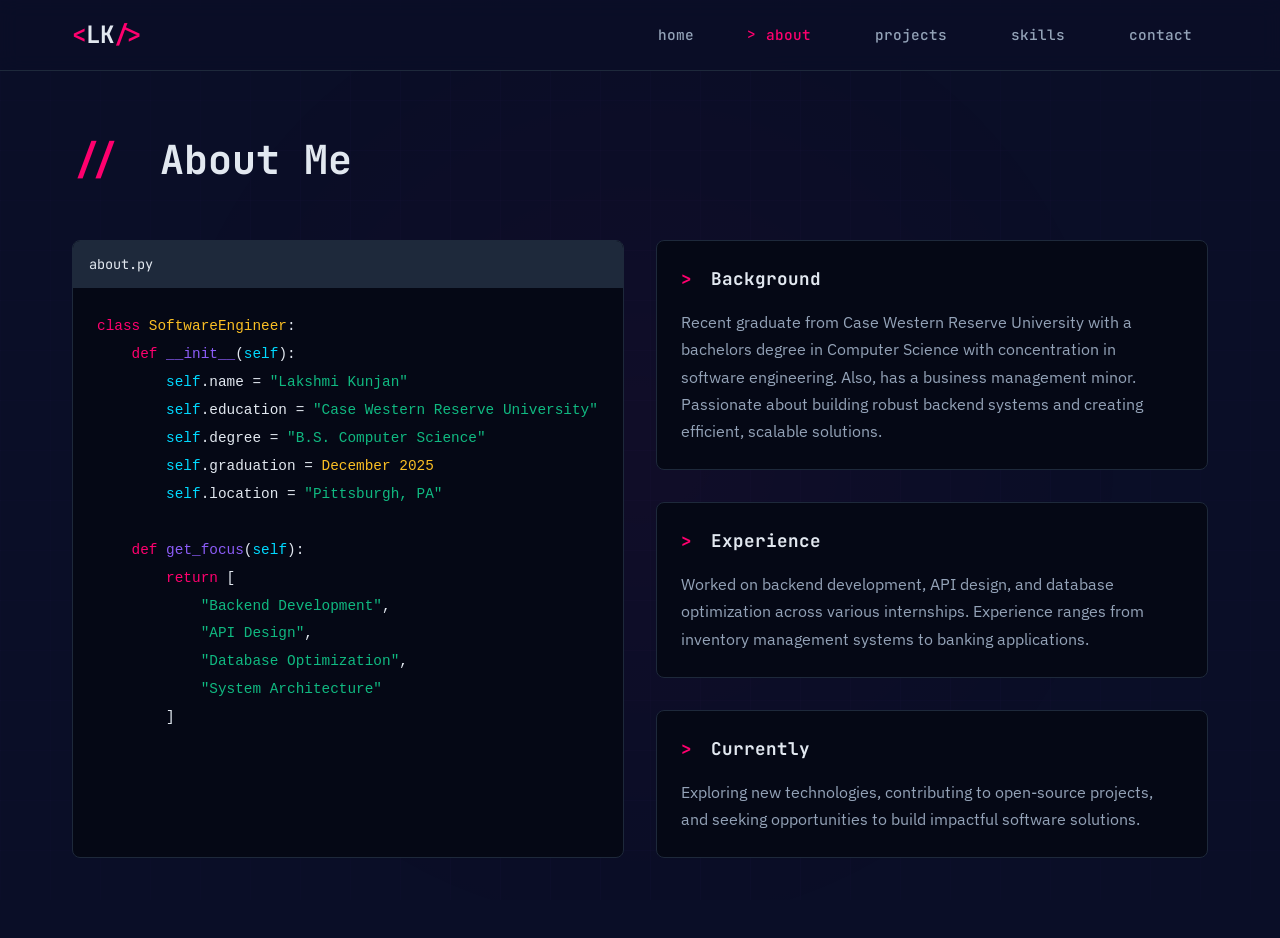
==== about.html @ 49fbad0e "Add all portfolio pages" ====
<!DOCTYPE html>
<html lang="en">
<head>
    <meta charset="UTF-8">
    <meta name="viewport" content="width=device-width, initial-scale=1.0">
    <title>About | Lakshmi Kunjan</title>
    <link href="https://fonts.googleapis.com/css2?family=JetBrains+Mono:wght@400;500;700&family=IBM+Plex+Sans:wght@400;500;600;700&display=swap" rel="stylesheet">
    <link rel="stylesheet" href="styles.css">
</head>
<body>
    <!-- Navigation -->
    <nav class="navbar">
        <div class="nav-container">
            <div class="logo"><span class="bracket">&lt;</span>LK<span class="bracket">/&gt;</span></div>
            <ul class="nav-menu">
                <li><a href="index.html">home</a></li>
                <li><a href="about.html" class="active">about</a></li>
                <li><a href="projects.html">projects</a></li>
                <li><a href="skills.html">skills</a></li>
                <li><a href="contact.html">contact</a></li>
            </ul>
        </div>
    </nav>

    <!-- Grid Background -->
    <div class="grid-background"></div>

    <!-- About Section -->
    <section class="content-section">
        <div class="container">
            <h1 class="page-title">
                <span class="code-symbol">//</span> About Me
            </h1>

            <div class="content-grid">
                <div class="code-block">
                    <div class="code-header">
                        <span class="file-name">about.py</span>
                    </div>
                    <div class="code-content">
                        <pre><code><span class="keyword">class</span> <span class="class-name">SoftwareEngineer</span>:
    <span class="keyword">def</span> <span class="function">__init__</span>(<span class="param">self</span>):
        <span class="param">self</span>.name = <span class="string">"Lakshmi Kunjan"</span>
        <span class="param">self</span>.education = <span class="string">"Case Western Reserve University"</span>
        <span class="param">self</span>.degree = <span class="string">"B.S. Computer Science"</span>
        <span class="param">self</span>.graduation = <span class="number">December 2025</span>
        <span class="param">self</span>.location = <span class="string">"Pittsburgh, PA"</span>
        
    <span class="keyword">def</span> <span class="function">get_focus</span>(<span class="param">self</span>):
        <span class="keyword">return</span> [
            <span class="string">"Backend Development"</span>,
            <span class="string">"API Design"</span>,
            <span class="string">"Database Optimization"</span>,
            <span class="string">"System Architecture"</span>
        ]</code></pre>
                    </div>
                </div>

                <div class="info-panel">
                    <div class="panel-section">
                        <h3><span class="arrow">&gt;</span> Background</h3>
                        <p>Recent graduate from Case Western Reserve University with a bachelors degree in Computer Science with concentration in software engineering. Also, has a business management minor. Passionate about building robust backend systems and creating efficient, scalable solutions.</p>
                    </div>

                    <div class="panel-section">
                        <h3><span class="arrow">&gt;</span> Experience</h3>
                        <p>Worked on backend development, API design, and database optimization across various internships. Experience ranges from inventory management systems to banking applications.</p>
                    </div>

                    <div class="panel-section">
                        <h3><span class="arrow">&gt;</span> Currently</h3>
                        <p>Exploring new technologies, contributing to open-source projects, and seeking opportunities to build impactful software solutions.</p>
                    </div>
                </div>
            </div>
        </div>
    </section>

    <script src="script.js"></script>
</body>
</html>
---- styles.css ----
:root {
    --bg-dark: #0A0E27;
    --bg-darker: #050815;
    --tech-pink: #FF006E;
    --tech-pink-glow: #FF1493;
    --tech-purple: #8B5CF6;
    --tech-blue: #00D9FF;
    --text-light: #E2E8F0;
    --text-dim: #94A3B8;
    --border-color: #1E293B;
    --code-green: #10B981;
    --code-yellow: #FBBF24;
    --code-red: #EF4444;
}

* {
    margin: 0;
    padding: 0;
    box-sizing: border-box;
}

body {
    font-family: 'IBM Plex Sans', sans-serif;
    background: var(--bg-dark);
    color: var(--text-light);
    line-height: 1.6;
    overflow-x: hidden;
    min-height: 100vh;
}

/* Grid Background */
.grid-background {
    position: fixed;
    top: 0;
    left: 0;
    width: 100%;
    height: 100%;
    z-index: -1;
    background-image: 
        linear-gradient(rgba(139, 92, 246, 0.05) 1px, transparent 1px),
        linear-gradient(90deg, rgba(139, 92, 246, 0.05) 1px, transparent 1px);
    background-size: 50px 50px;
    opacity: 0.3;
}

.grid-background::before {
    content: '';
    position: absolute;
    top: 0;
    left: 0;
    right: 0;
    bottom: 0;
    background: radial-gradient(circle at 50% 50%, rgba(255, 0, 110, 0.1), transparent 70%);
}

/* Navigation */
.navbar {
    position: fixed;
    top: 0;
    left: 0;
    right: 0;
    z-index: 1000;
    background: rgba(10, 14, 39, 0.8);
    backdrop-filter: blur(10px);
    border-bottom: 1px solid var(--border-color);
    padding: 1rem 0;
}

.nav-container {
    max-width: 1200px;
    margin: 0 auto;
    padding: 0 2rem;
    display: flex;
    justify-content: space-between;
    align-items: center;
}

.logo {
    font-family: 'JetBrains Mono', monospace;
    font-size: 1.5rem;
    font-weight: 700;
    color: var(--text-light);
}

.bracket {
    color: var(--tech-pink);
}

.nav-menu {
    display: flex;
    list-style: none;
    gap: 2rem;
}

.nav-menu a {
    text-decoration: none;
    color: var(--text-dim);
    font-family: 'JetBrains Mono', monospace;
    font-size: 0.9rem;
    font-weight: 500;
    transition: all 0.3s ease;
    padding: 0.5rem 1rem;
    border-radius: 4px;
    position: relative;
}

.nav-menu a::before {
    content: '>';
    position: absolute;
    left: 0;
    opacity: 0;
    transition: all 0.3s ease;
    color: var(--tech-pink);
}

.nav-menu a:hover::before,
.nav-menu a.active::before {
    opacity: 1;
    left: 0.3rem;
}

.nav-menu a:hover,
.nav-menu a.active {
    color: var(--tech-pink);
    padding-left: 1.5rem;
}

/* Container */
.container {
    max-width: 1200px;
    margin: 0 auto;
    padding: 0 2rem;
}

/* Hero Section */
.hero {
    min-height: 100vh;
    display: flex;
    align-items: center;
    padding-top: 5rem;
}

.terminal-window {
    background: var(--bg-darker);
    border: 1px solid var(--border-color);
    border-radius: 8px;
    overflow: hidden;
    margin-bottom: 3rem;
    box-shadow: 0 0 40px rgba(255, 0, 110, 0.2);
}

.terminal-header {
    background: var(--border-color);
    padding: 0.8rem 1rem;
    display: flex;
    gap: 0.5rem;
}

.terminal-dot {
    width: 12px;
    height: 12px;
    border-radius: 50%;
}

.terminal-dot.red {
    background: var(--code-red);
}

.terminal-dot.yellow {
    background: var(--code-yellow);
}

.terminal-dot.green {
    background: var(--code-green);
}

.terminal-body {
    padding: 2rem;
    font-family: 'JetBrains Mono', monospace;
    font-size: 1rem;
    line-height: 1.8;
}

.terminal-line {
    color: var(--text-dim);
    margin-bottom: 0.3rem;
}

.prompt {
    color: var(--tech-pink);
    margin-right: 0.5rem;
}

.terminal-output {
    color: var(--text-light);
    margin-bottom: 0.8rem;
}

.terminal-cursor {
    display: inline-block;
    background: var(--tech-pink);
    color: transparent;
    animation: blink 1s infinite;
    margin-top: 0.5rem;
}

@keyframes blink {
    0%, 50% {
        opacity: 1;
    }
    51%, 100% {
        opacity: 0;
    }
}

/* CTA Section */
.cta-section {
    display: flex;
    gap: 1.5rem;
    margin-bottom: 3rem;
    flex-wrap: wrap;
}

.btn-tech {
    padding: 1rem 2rem;
    font-family: 'JetBrains Mono', monospace;
    font-size: 0.95rem;
    font-weight: 500;
    text-decoration: none;
    border-radius: 4px;
    transition: all 0.3s ease;
    display: inline-flex;
    align-items: center;
    gap: 0.5rem;
}

.btn-tech.primary {
    background: var(--tech-pink);
    color: white;
    border: 2px solid var(--tech-pink);
}

.btn-tech.primary:hover {
    background: transparent;
    box-shadow: 0 0 20px rgba(255, 0, 110, 0.5);
    transform: translateY(-2px);
}

.btn-tech.secondary {
    background: transparent;
    color: var(--text-light);
    border: 2px solid var(--border-color);
}

.btn-tech.secondary:hover {
    border-color: var(--tech-pink);
    color: var(--tech-pink);
    box-shadow: 0 0 20px rgba(255, 0, 110, 0.3);
    transform: translateY(-2px);
}

.btn-icon {
    color: var(--tech-pink);
    font-weight: 700;
}

/* Quick Connect */
.quick-connect {
    display: flex;
    gap: 1.5rem;
    flex-wrap: wrap;
}

.connect-link {
    width: 48px;
    height: 48px;
    display: flex;
    align-items: center;
    justify-content: center;
    background: var(--bg-darker);
    border: 1px solid var(--border-color);
    border-radius: 4px;
    color: var(--text-dim);
    transition: all 0.3s ease;
    text-decoration: none;
}

.connect-link:hover {
    border-color: var(--tech-pink);
    color: var(--tech-pink);
    box-shadow: 0 0 20px rgba(255, 0, 110, 0.3);
    transform: translateY(-2px);
}

/* Status Bar */
.status-bar {
    position: fixed;
    bottom: 0;
    left: 0;
    right: 0;
    background: rgba(10, 14, 39, 0.9);
    backdrop-filter: blur(10px);
    border-top: 1px solid var(--border-color);
    padding: 0.8rem 2rem;
    display: flex;
    justify-content: space-between;
    font-family: 'JetBrains Mono', monospace;
    font-size: 0.85rem;
    color: var(--text-dim);
    z-index: 999;
}

.status-item {
    display: flex;
    align-items: center;
    gap: 0.5rem;
}

.status-dot {
    width: 8px;
    height: 8px;
    border-radius: 50%;
    background: var(--code-green);
    animation: pulse 2s infinite;
}

@keyframes pulse {
    0%, 100% {
        opacity: 1;
    }
    50% {
        opacity: 0.5;
    }
}

/* Content Section */
.content-section {
    min-height: 100vh;
    padding: 8rem 0 5rem;
}

.page-title {
    font-family: 'JetBrains Mono', monospace;
    font-size: 2.5rem;
    margin-bottom: 3rem;
    color: var(--text-light);
}

.code-symbol {
    color: var(--tech-pink);
    margin-right: 1rem;
}

/* About Page - Code Block */
.content-grid {
    display: grid;
    grid-template-columns: 1fr 1fr;
    gap: 2rem;
    margin-top: 2rem;
}

.code-block {
    background: var(--bg-darker);
    border: 1px solid var(--border-color);
    border-radius: 8px;
    overflow: hidden;
}

.code-header {
    background: var(--border-color);
    padding: 0.8rem 1rem;
    font-family: 'JetBrains Mono', monospace;
    font-size: 0.85rem;
    color: var(--text-dim);
}

.file-name {
    color: var(--text-light);
}

.code-content {
    padding: 1.5rem;
}

.code-content pre {
    font-family: 'JetBrains Mono', monospace;
    font-size: 0.9rem;
    line-height: 1.8;
}

.keyword {
    color: var(--tech-pink);
}

.class-name {
    color: var(--code-yellow);
}

.function {
    color: var(--tech-purple);
}

.param {
    color: var(--tech-blue);
}

.string {
    color: var(--code-green);
}

.number {
    color: var(--code-yellow);
}

/* Info Panel */
.info-panel {
    display: flex;
    flex-direction: column;
    gap: 2rem;
}

.panel-section {
    background: var(--bg-darker);
    border: 1px solid var(--border-color);
    border-radius: 8px;
    padding: 1.5rem;
}

.panel-section h3 {
    font-family: 'JetBrains Mono', monospace;
    font-size: 1.1rem;
    margin-bottom: 1rem;
    color: var(--text-light);
}

.arrow {
    color: var(--tech-pink);
    margin-right: 0.5rem;
}

.panel-section p {
    color: var(--text-dim);
    line-height: 1.7;
}

/* Projects Page */
.projects-container {
    display: grid;
    gap: 2rem;
}

.project-card {
    background: var(--bg-darker);
    border: 1px solid var(--border-color);
    border-radius: 8px;
    padding: 2rem;
    transition: all 0.3s ease;
}

.project-card:hover {
    border-color: var(--tech-pink);
    box-shadow: 0 0 30px rgba(255, 0, 110, 0.2);
    transform: translateY(-3px);
}

.project-header {
    margin-bottom: 1rem;
}

.project-header h2 {
    font-size: 1.5rem;
    color: var(--text-light);
    margin-bottom: 0.5rem;
}

.project-role {
    font-family: 'JetBrains Mono', monospace;
    font-size: 0.85rem;
    color: var(--tech-pink);
}

.project-description {
    color: var(--text-dim);
    margin-bottom: 1.5rem;
    line-height: 1.7;
}

.tech-stack {
    display: flex;
    flex-wrap: wrap;
    gap: 0.8rem;
}

.tech {
    font-family: 'JetBrains Mono', monospace;
    font-size: 0.8rem;
    padding: 0.4rem 0.8rem;
    background: rgba(255, 0, 110, 0.1);
    border: 1px solid rgba(255, 0, 110, 0.3);
    border-radius: 4px;
    color: var(--tech-pink);
}

/* Skills Page */
.skills-matrix {
    display: grid;
    gap: 2rem;
    margin-bottom: 3rem;
}

.skill-category {
    background: var(--bg-darker);
    border: 1px solid var(--border-color);
    border-radius: 8px;
    padding: 2rem;
}

.skill-category h3 {
    font-family: 'JetBrains Mono', monospace;
    font-size: 1.2rem;
    margin-bottom: 1.5rem;
    color: var(--text-light);
}

.skill-tags {
    display: flex;
    flex-wrap: wrap;
    gap: 0.8rem;
}

.skill-tag {
    font-family: 'JetBrains Mono', monospace;
    font-size: 0.9rem;
    padding: 0.6rem 1rem;
    background: rgba(139, 92, 246, 0.1);
    border: 1px solid rgba(139, 92, 246, 0.3);
    border-radius: 4px;
    color: var(--tech-purple);
    transition: all 0.3s ease;
}

.skill-tag:hover {
    background: rgba(255, 0, 110, 0.1);
    border-color: var(--tech-pink);
    color: var(--tech-pink);
    transform: translateY(-2px);
}

.terminal-skills {
    background: var(--bg-darker);
    border: 1px solid var(--border-color);
    border-radius: 8px;
    overflow: hidden;
}

/* Contact Page */
.contact-grid {
    display: grid;
    grid-template-columns: repeat(auto-fit, minmax(250px, 1fr));
    gap: 2rem;
    margin-bottom: 3rem;
}

.contact-card {
    background: var(--bg-darker);
    border: 1px solid var(--border-color);
    border-radius: 8px;
    padding: 2rem;
    text-decoration: none;
    transition: all 0.3s ease;
    position: relative;
    display: flex;
    flex-direction: column;
    align-items: center;
    text-align: center;
}

.contact-card:hover {
    border-color: var(--tech-pink);
    box-shadow: 0 0 30px rgba(255, 0, 110, 0.2);
    transform: translateY(-5px);
}

.contact-icon {
    color: var(--text-dim);
    margin-bottom: 1rem;
    transition: all 0.3s ease;
}

.contact-card:hover .contact-icon {
    color: var(--tech-pink);
    transform: scale(1.1);
}

.contact-card h3 {
    font-family: 'JetBrains Mono', monospace;
    font-size: 1.1rem;
    color: var(--text-light);
    margin-bottom: 0.5rem;
}

.contact-card p {
    color: var(--text-dim);
    font-size: 0.9rem;
    margin-bottom: 1rem;
}

.contact-arrow {
    position: absolute;
    bottom: 1rem;
    right: 1rem;
    color: var(--tech-pink);
    opacity: 0;
    transition: all 0.3s ease;
}

.contact-card:hover .contact-arrow {
    opacity: 1;
    right: 1.5rem;
}

.terminal-contact {
    background: var(--bg-darker);
    border: 1px solid var(--border-color);
    border-radius: 8px;
    overflow: hidden;
}

/* Responsive Design */
@media (max-width: 968px) {
    .content-grid {
        grid-template-columns: 1fr;
    }
}

@media (max-width: 768px) {
    .nav-menu {
        gap: 1rem;
    }

    .nav-menu a {
        padding: 0.5rem;
        font-size: 0.8rem;
    }

    .page-title {
        font-size: 2rem;
    }

    .cta-section {
        flex-direction: column;
    }

    .btn-tech {
        width: 100%;
        justify-content: center;
    }

    .contact-grid {
        grid-template-columns: 1fr;
    }

    .status-bar {
        flex-direction: column;
        gap: 0.5rem;
    }
}

@media (max-width: 480px) {
    .nav-container {
        padding: 0 1rem;
    }

    .container {
        padding: 0 1rem;
    }

    .logo {
        font-size: 1.2rem;
    }

    .nav-menu {
        gap: 0.5rem;
    }

    .nav-menu a {
        padding: 0.3rem 0.5rem;
        font-size: 0.75rem;
    }

    .page-title {
        font-size: 1.5rem;
    }

    .terminal-body {
        padding: 1rem;
        font-size: 0.85rem;
    }
}
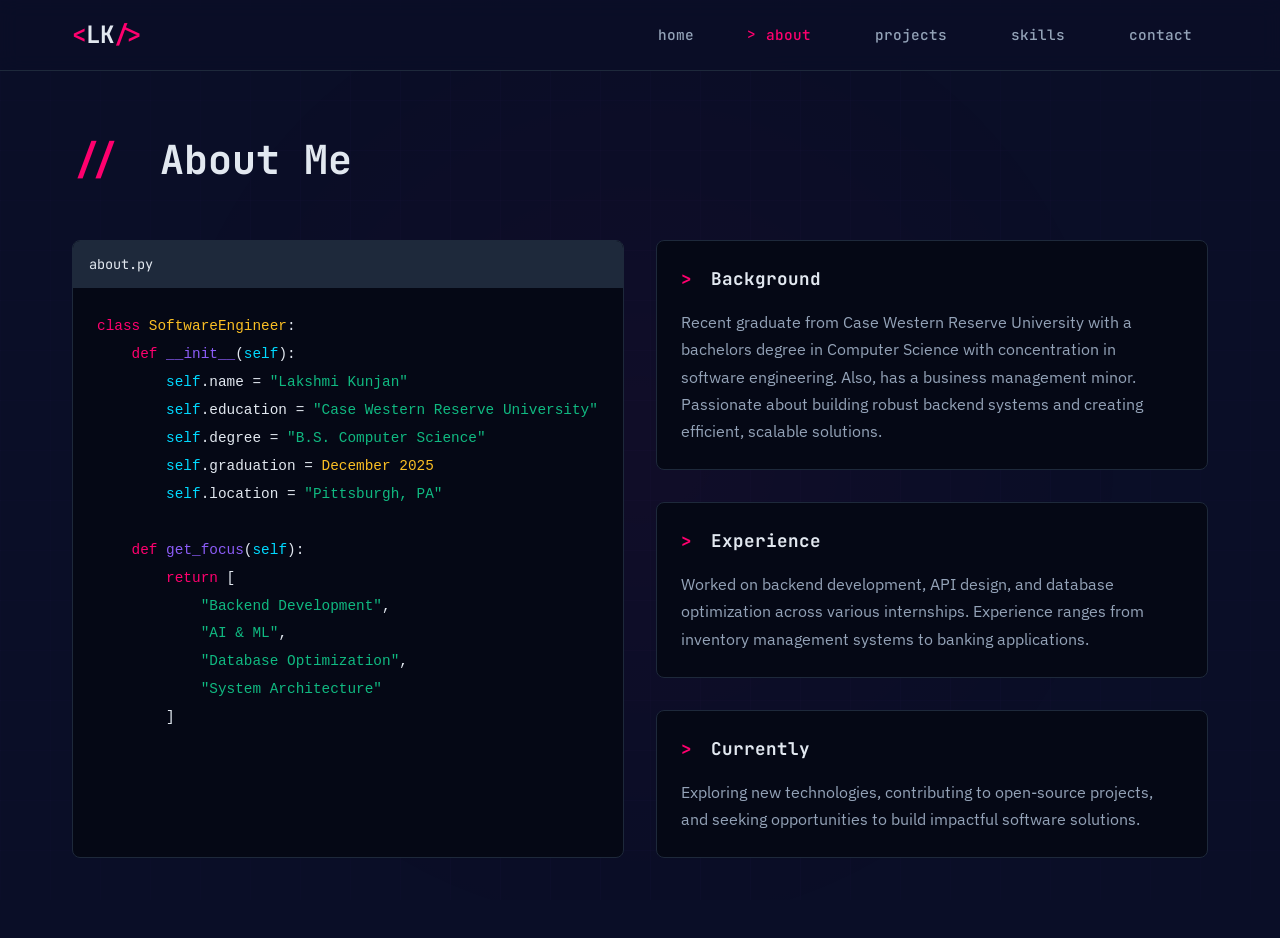
==== commit 03578a1c: "Update portfolio" ====
--- a/about.html
+++ b/about.html
@@ -49,7 +49,7 @@
     <span class="keyword">def</span> <span class="function">get_focus</span>(<span class="param">self</span>):
         <span class="keyword">return</span> [
             <span class="string">"Backend Development"</span>,
-            <span class="string">"API Design"</span>,
+            <span class="string">"AI & ML"</span>,
             <span class="string">"Database Optimization"</span>,
             <span class="string">"System Architecture"</span>
         ]</code></pre>
